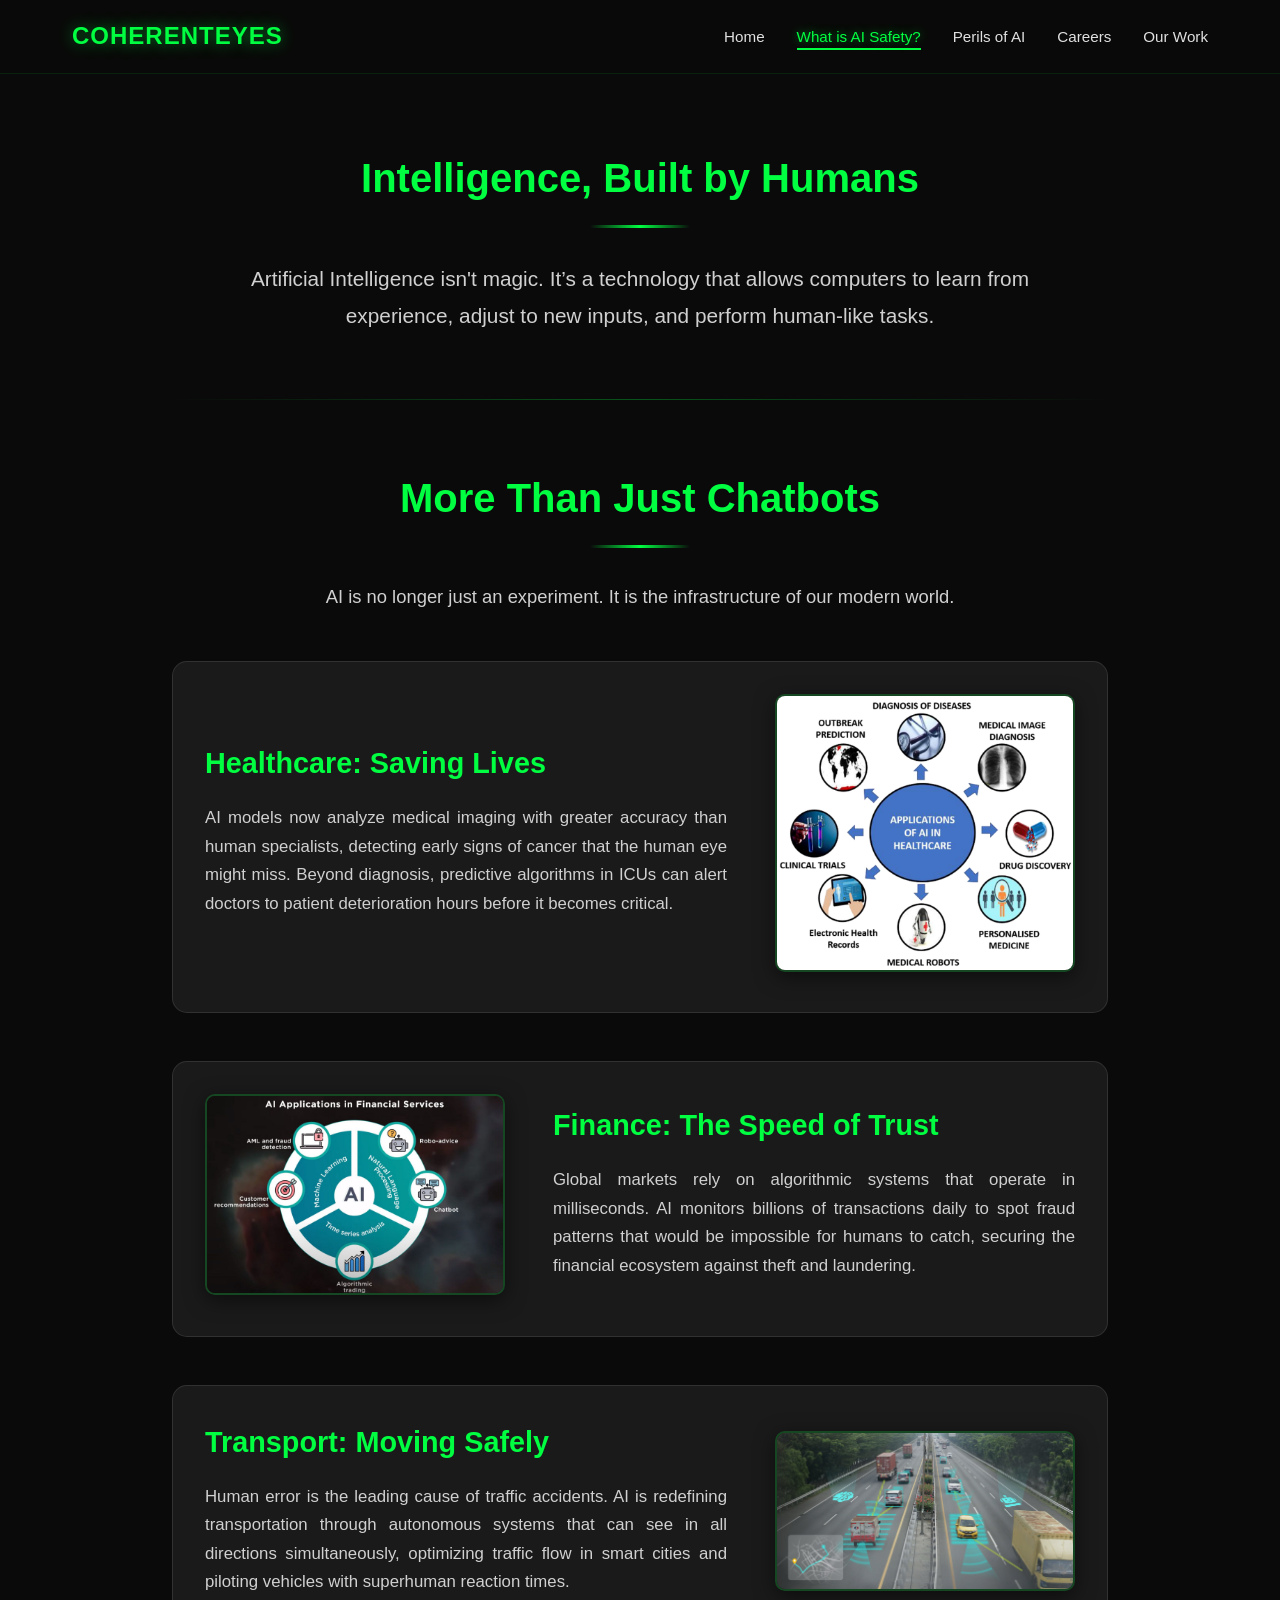
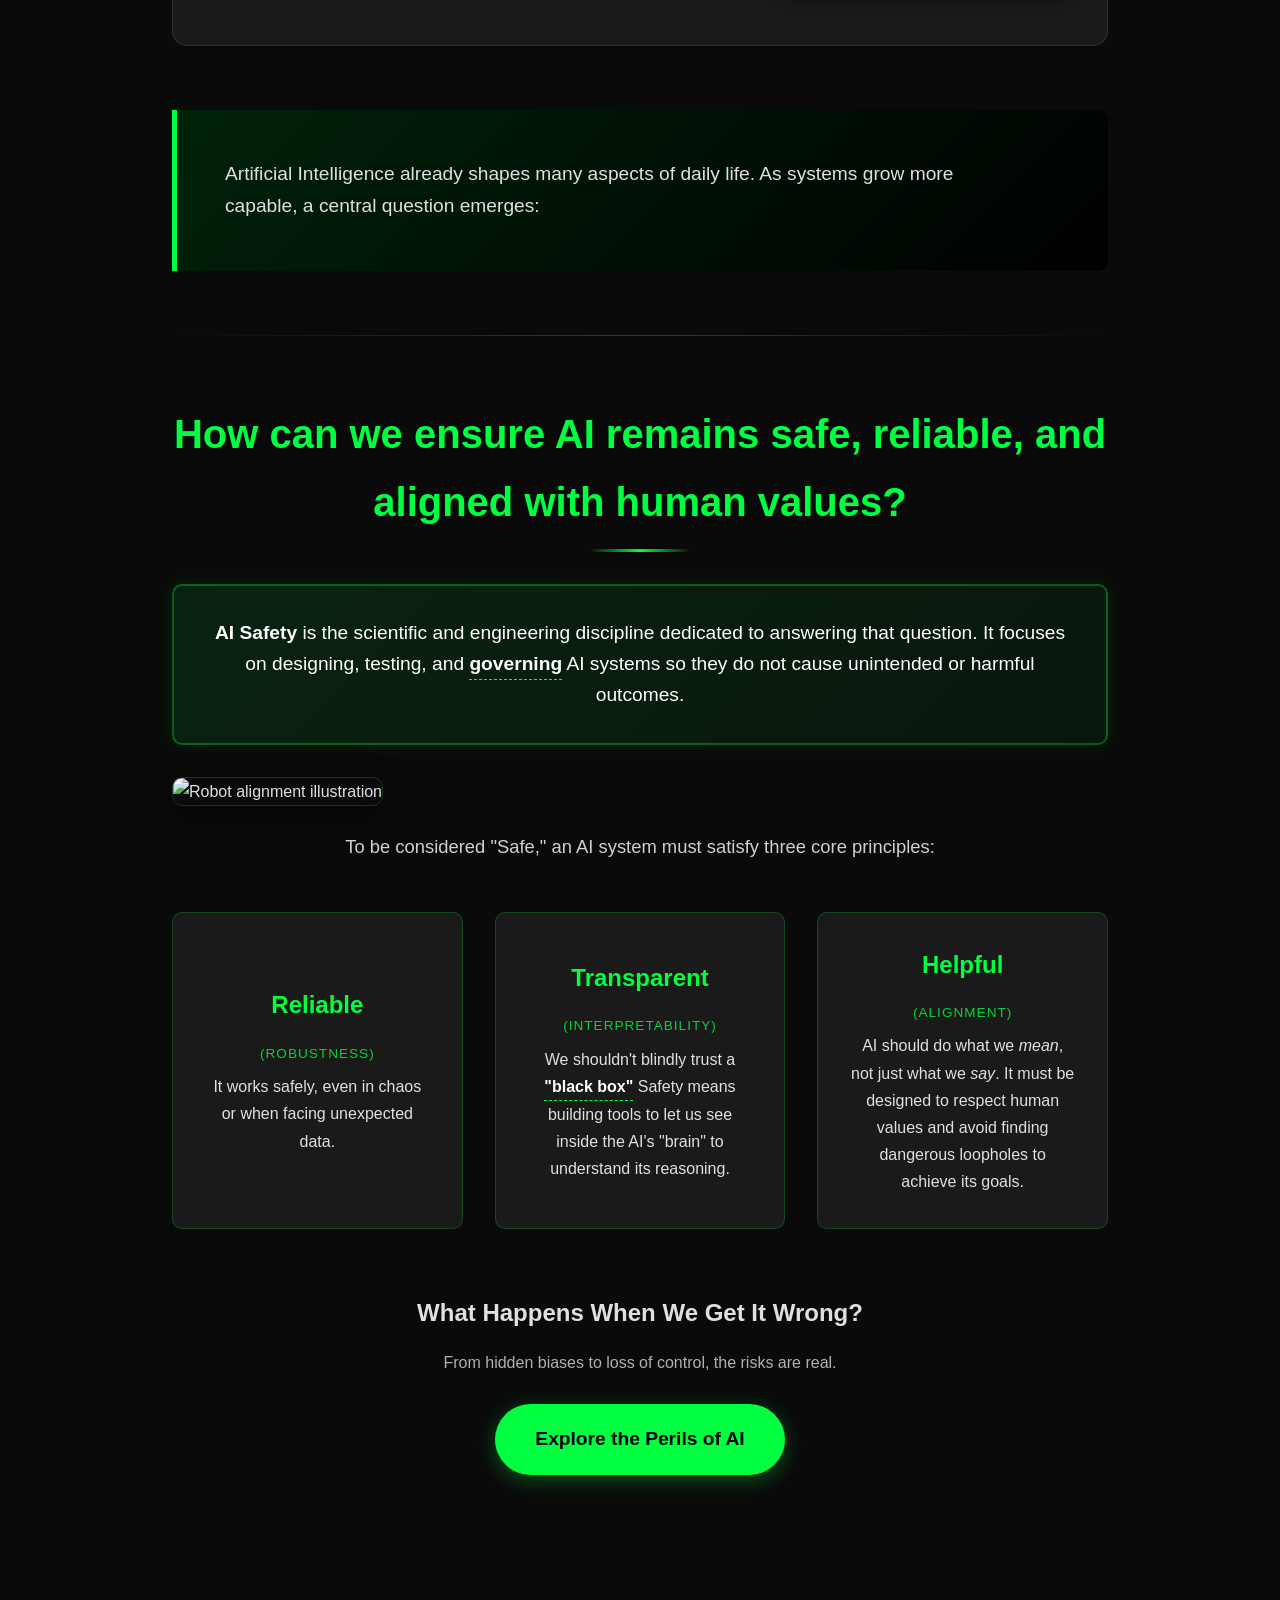
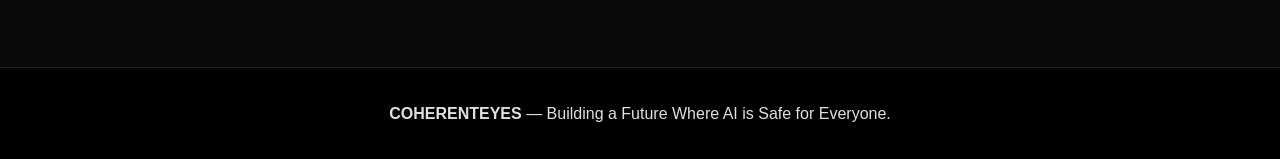
==== website/definition.html @ 1b557c10 "upload website & WELFake dataset" ====
<!DOCTYPE html>
<html lang="en">
<head>
    <meta charset="UTF-8">
    <meta name="viewport" content="width=device-width, initial-scale=1.0">
    <title>What is AI Safety? - COHERENTEYES</title>
    <link rel="stylesheet" href="styles.css">
    <link rel="stylesheet" href="https://cdnjs.cloudflare.com/ajax/libs/font-awesome/6.0.0/css/all.min.css">
</head>
<body>

    <nav class="navbar">
        <div class="nav-container">
            <a href="index.html" class="logo">COHERENTEYES</a>
            <div class="menu-toggle">
                <div class="bar"></div>
                <div class="bar"></div>
                <div class="bar"></div>
            </div>
            <ul class="nav-links">
                <li><a href="index.html">Home</a></li>
                <li><a href="definition.html" class="active">What is AI Safety?</a></li>
                <li><a href="perils.html">Perils of AI</a></li>
                <li><a href="careers.html">Careers</a></li>
                <li><a href="work.html">Our Work</a></li>
            </ul>
        </div>
    </nav>

    <section class="content-section">
        <div class="container">
            
            <div class="hero-text-block">
                <h2 class="section-title">Intelligence, Built by Humans</h2>
                <p class="intro-text large-text">
                    Artificial Intelligence isn't magic. It’s a technology that allows computers to learn from experience, adjust to new inputs, and perform human-like tasks.
                </p>
            </div>

            <hr class="divider">

            <div class="stakes-section">
                <h2 class="section-title">More Than Just Chatbots</h2>
                <p class="intro-text text-center">
                    AI is no longer just an experiment. It is the infrastructure of our modern world.
                </p>

                <div class="feature-panel">
                    <div class="feature-content">
                        <h3>Healthcare: Saving Lives</h3>
                        <p class="feature-description">
                            AI models now analyze medical imaging with greater accuracy than human specialists, detecting early signs of cancer that the human eye might miss. Beyond diagnosis, predictive algorithms in ICUs can alert doctors to patient deterioration hours before it becomes critical.
                        </p>
                    </div>
                    <div class="feature-image-container">
                        <img src="images/ai-healthcare.png" alt="AI analyzing medical scans" class="feature-image">
                    </div>
                </div>

                <div class="feature-panel reverse">
                    <div class="feature-content">
                        <h3>Finance: The Speed of Trust</h3>
                        <p class="feature-description">
                            Global markets rely on algorithmic systems that operate in milliseconds. 
                            AI monitors billions of transactions daily to spot fraud patterns that would be impossible for humans to catch, securing the financial ecosystem against theft and laundering.
                        </p>
                    </div>
                    <div class="feature-image-container">
                         <img src="images/ai-finance-2.jpg" alt="AI fraud detection visualization" class="feature-image">
                    </div>
                </div>

                <div class="feature-panel">
                    <div class="feature-content">
                        <h3>Transport: Moving Safely</h3>
                        <p class="feature-description">
                            Human error is the leading cause of traffic accidents. AI is redefining transportation through autonomous systems that can see in all directions simultaneously, optimizing traffic flow in smart cities and piloting vehicles with superhuman reaction times.
                        </p>
                    </div>
                    <div class="feature-image-container">
                        <img src="images/ai-transport.png" alt="Autonomous vehicle sensor view" class="feature-image">
                    </div>
                </div>

            </div>

            <div class="pivot-box">
                <p>
                    Artificial Intelligence already shapes many aspects of daily life. As systems grow more capable, a central question emerges:
                </p>
            </div>

            <hr class="divider">

            <div class="definition-section" id="definition">
                <h2 class="section-title">How can we ensure AI remains safe, reliable, and aligned with human values?</h2>
                
                <div class="definition-box">
                    <p class="def-lead">
                        <strong>AI Safety</strong> is the scientific and engineering discipline dedicated to answering that question. It focuses on designing, testing, and 
                        <span class="term-trigger" tabindex="0">
                            governing
                            <span class="term-panel">
                                <strong>Governance:</strong> Creating laws, ethical standards, and oversight committees to ensure AI developers are held accountable.
                            </span>
                        </span>  
                        AI systems so they do not cause unintended or harmful outcomes.
                    </p>
                </div>

                <div class="peril-visual" style="margin-bottom: 1.5rem;">
                     <img src="images/intro_definition.png" alt="Robot alignment illustration" class="visual-img">
                </div>

                <p class="intro-text" style="text-align: center; margin-bottom: 3rem;">
                    To be considered "Safe," an AI system must satisfy three core principles:
                </p>

                <div class="principles-grid">
                    <div class="principle-card">
                        <h3>Reliable</h3>
                        <p class="tech-term">(Robustness)</p>
                        <p>It works safely, even in chaos or when facing unexpected data.</p>
                    </div>
                    <div class="principle-card">
                        <h3>Transparent</h3>
                        <p class="tech-term">(Interpretability)</p>
                        <p>We shouldn't blindly trust a 
                            <span class="term-trigger" tabindex="0">
                                "black box"
                                <span class="term-panel">
                                    <strong>Black Box AI:</strong> A system so complex that even its creators cannot explain exactly <em>how</em> it reached a specific decision or answer.
                                </span>
                            </span>
                            Safety means building tools to let us see inside the AI's "brain" to understand its reasoning.</p>
                    </div>
                    <div class="principle-card">
                        <h3>Helpful</h3>
                        <p class="tech-term">(Alignment)</p>
                        <p>AI should do what we <em>mean</em>, not just what we <em>say</em>. It must be designed to respect human values and avoid finding dangerous loopholes to achieve its goals.</p>
                    </div>
                </div>
            </div>

        </div>

        <div class="cta-section">
            <h2>What Happens When We Get It Wrong?</h2>
            <p class="cta-description">
                From hidden biases to loss of control, the risks are real.
            </p>
            <br>
            <a href="perils.html" class="cta-button">Explore the Perils of AI</a>
        </div>

    </section>

    <footer class="footer">
        <div class="container">
            <p><strong>COHERENTEYES</strong> — Building a Future Where AI is Safe for Everyone.</p>
        </div>
    </footer>
    <script src="script.js"></script>
</body>
</html>
---- website/styles.css ----
/* Reset and Base Styles */
* {
    margin: 0;
    padding: 0;
    box-sizing: border-box;
}

body {
    font-family: 'Inter', 'Segoe UI', 'Roboto', sans-serif;
    background-color: #0a0a0a;
    color: #e0e0e0;
    line-height: 1.7;
    overflow-x: hidden;
    padding-top: 80px; /* Prevent navbar from covering content on all pages */
}

/* Smooth Scrolling */
html {
    scroll-behavior: smooth;
}

/* --- NAVIGATION BAR --- */
.navbar {
    position: fixed;
    top: 0;
    left: 0;
    right: 0;
    background-color: rgba(10, 10, 10, 0.95);
    backdrop-filter: blur(10px);
    z-index: 1000;
    padding: 1rem 0;
    border-bottom: 1px solid rgba(0, 255, 65, 0.1);
    transition: all 0.3s ease;
}

.nav-container {
    max-width: 1200px;
    margin: 0 auto;
    padding: 0 2rem;
    display: flex;
    justify-content: space-between;
    align-items: center;
}

.logo {
    font-size: 1.5rem;
    font-weight: 700;
    color: #00ff41;
    letter-spacing: 1px;
    text-shadow: 0 0 15px rgba(0, 255, 65, 0.5);
    text-decoration: none;
}

.nav-links {
    display: flex;
    list-style: none;
    gap: 2rem;
}

.nav-links a {
    color: #e0e0e0;
    text-decoration: none;
    font-weight: 500;
    transition: all 0.3s ease;
    position: relative;
    font-size: 0.95rem;
}

.nav-links a:hover, .nav-links a.active {
    color: #00ff41;
    text-shadow: 0 0 10px rgba(0, 255, 65, 0.5);
}

.nav-links a::after {
    content: '';
    position: absolute;
    bottom: -5px;
    left: 0;
    width: 0;
    height: 2px;
    background: #00ff41;
    transition: width 0.3s ease;
}

.nav-links a:hover::after, .nav-links a.active::after {
    width: 100%;
}

/* Mobile Menu Toggle (Hidden on Desktop) */
.menu-toggle {
    display: none;
    flex-direction: column;
    cursor: pointer;
    gap: 6px;
}

.bar {
    width: 25px;
    height: 3px;
    background-color: #00ff41;
    border-radius: 3px;
    transition: all 0.3s ease;
}

/* --- HERO SECTION (Home Page) --- */
.hero {
    min-height: calc(100vh - 80px); /* Adjust for navbar height */
    display: flex;
    flex-direction: column;
    justify-content: center;
    align-items: center;
    text-align: center;
    padding: 2rem;
    background: linear-gradient(135deg, #0a0a0a 0%, #1a1a1a 100%);
    position: relative;
    margin-top: -20px; /* Slight offset correction */
}

.hero-content {
    max-width: 800px;
}

.hero-title {
    font-size: 4.5rem;
    font-weight: 900;
    color: #00ff41;
    margin-bottom: 1rem;
    text-shadow: 0 0 30px rgba(0, 255, 65, 0.6);
    letter-spacing: 3px;
    animation: fadeInUp 1s ease;
}

.hero-subtitle {
    font-size: 1.8rem;
    color: #00ff41;
    margin-bottom: 1rem;
    font-weight: 600;
    animation: fadeInUp 1.2s ease;
}

.hero-tagline {
    font-size: 1.2rem;
    color: #b0b0b0;
    font-weight: 300;
    animation: fadeInUp 1.4s ease;
}

/* --- SECTION BUTTONS --- */
.hero-buttons {
    display: grid;
    justify-content: center;
    gap: 1.5rem;
    margin-top: 3rem;
    animation: fadeInUp 1.6s ease; /* Fades in slightly after the text */
    grid-template-columns: repeat(2, 1fr);
}

/* Ensure buttons are consistent in size */
.hero-buttons .btn-secondary {
    min-width: 220px;
    text-align: center;
    background: rgba(0, 10, 0, 0.6); /* Slight background to make text pop over hero bg */
    backdrop-filter: blur(5px);
}

/* Hover effect specific to these buttons */
.hero-buttons .btn-secondary:hover {
    background: rgba(0, 255, 65, 0.15);
    transform: translateY(-5px);
    box-shadow: 0 0 20px rgba(0, 255, 65, 0.3);
}

/* Mobile adjustment for homepage */
@media (max-width: 768px) {
    .hero-title {
        font-size: 3rem;
    }

    .hero-subtitle {
        font-size: 1.4rem;
    }

    .hero-tagline {
        font-size: 1rem;
    }
    
    .hero-buttons {
        flex-direction: column;
        grid-template-columns: 1fr;
        justify-items: center;
        width: 100%;
    }
    
    .hero-buttons .btn-secondary {
        width: 100%;
        max-width: 300px;
    }
}

/* --- CONTENT SECTIONS --- */
.content-section {
    padding: 4rem 0;
    min-height: 80vh; /* Ensures pages feel substantial */
}

.dark-section {
    background-color: #121212;
}

.container {
    max-width: 1000px; /* Slightly narrower for readability */
    margin: 0 auto;
    padding: 0 2rem;
}

.section-title {
    font-size: 2.5rem;
    color: #00ff41;
    margin-bottom: 2rem;
    text-align: center;
    position: relative;
    padding-bottom: 1rem;
}

.section-title::after {
    content: '';
    position: absolute;
    bottom: 0;
    left: 50%;
    transform: translateX(-50%);
    width: 100px;
    height: 3px;
    background: linear-gradient(90deg, transparent, #00ff41, transparent);
}

.intro-text, .closing-text {
    font-size: 1.15rem;
    line-height: 1.8;
    margin-bottom: 2rem;
    color: #d0d0d0;
    text-align: justify;
}

/* Definition Box */
.definition-box {
    background: linear-gradient(135deg, rgba(0, 255, 65, 0.1) 0%, rgba(0, 255, 65, 0.05) 100%);
    border: 2px solid rgba(0, 255, 65, 0.3);
    border-radius: 10px;
    padding: 2rem;
    margin: 2rem 0;
    box-shadow: 0 0 20px rgba(0, 255, 65, 0.1);
}

.definition-box p {
    font-size: 1.2rem;
    line-height: 1.6;
    text-align: center;
    color: #fff;
}

/* Principles Grid */
.principles-grid {
    display: grid;
    grid-template-columns: repeat(auto-fit, minmax(280px, 1fr));
    gap: 2rem;
    margin: 3rem 0;
}

.principle-card {
    background: #1a1a1a;
    border: 1px solid rgba(0, 255, 65, 0.2);
    border-radius: 10px;
    padding: 2rem;
    text-align: center;
    transition: all 0.3s ease;

    /* Vertical centering */
    display: flex;
    flex-direction: column;
    justify-content: center; /* Pushes content to the vertical center */
    align-items: center;     /* Ensures horizontal center */
}

.principle-card:hover {
    transform: translateY(-5px);
    border-color: #00ff41;
    box-shadow: 0 10px 30px rgba(0, 255, 65, 0.2);
}

.principle-card h3 {
    color: #00ff41;
    font-size: 1.5rem;
    margin-bottom: 1rem;
}

/* Our Work - Summary Page */
.work-summary-container {
    text-align: center;
    max-width: 800px;
    margin: 0 auto;
}

.pdf-preview {
    background: #1a1a1a;
    border: 1px solid rgba(0, 255, 65, 0.3);
    border-radius: 10px;
    padding: 3rem;
    margin: 2rem 0;
    display: flex;
    flex-direction: column;
    align-items: center;
    gap: 1.5rem;
}

.pdf-icon {
    font-size: 4rem;
    color: #00ff41;
}

.button-group {
    display: flex;
    gap: 1.5rem;
    justify-content: center;
    flex-wrap: wrap;
}

.btn-primary, .btn-secondary {
    padding: 1rem 2rem;
    border-radius: 50px;
    font-weight: 700;
    text-decoration: none;
    transition: all 0.3s ease;
    display: inline-block;
}

.btn-primary {
    background: #00ff41;
    color: #000;
    box-shadow: 0 0 15px rgba(0, 255, 65, 0.3);
}

.btn-secondary {
    background: transparent;
    border: 2px solid #00ff41;
    color: #00ff41;
}

.btn-primary:hover {
    background: #fff;
    transform: translateY(-3px);
}

.btn-secondary:hover {
    background: rgba(0, 255, 65, 0.1);
    transform: translateY(-3px);
}

/* Careers Section */
.career-subsection {
    margin: 3rem 0;
}

.career-subsection h3 {
    color: #00ff41;
    font-size: 1.8rem;
    margin-bottom: 1.5rem;
}

.career-reasons-grid {
    display: grid;
    grid-template-columns: repeat(auto-fit, minmax(280px, 1fr));
    gap: 2rem;
    margin: 2rem 0;
}

.career-reason-card {
    background: #1a1a1a;
    border: 1px solid rgba(0, 255, 65, 0.2);
    border-radius: 10px;
    padding: 1.5rem;
    transition: all 0.3s ease;
}

.career-reason-card:hover {
    transform: translateY(-3px);
    border-color: #00ff41;
    box-shadow: 0 5px 20px rgba(0, 255, 65, 0.2);
}

.career-reason-card h4 {
    color: #00ff41;
    font-size: 1.2rem;
    margin-bottom: 0.8rem;
}

/* --- Force 2-Column Grid (2x2 Layout) --- */
.grid-2-col {
    grid-template-columns: repeat(2, 1fr) !important;
}

/* Ensure it still stacks into 1 column on mobile phones */
@media (max-width: 768px) {
    .grid-2-col {
        grid-template-columns: 1fr !important;
    }
}

.regional-leaders {
    margin: 2rem 0;
}

.region-card {
    background: #1a1a1a;
    border: 1px solid rgba(0, 255, 65, 0.2);
    border-radius: 10px;
    padding: 2rem;
    margin: 2rem 0;
    transition: all 0.3s ease;
}

.region-card:hover{
    transform: translateY(-3px);
    border-color: #00ff41;
    box-shadow: 0 5px 20px rgba(0, 255, 65, 0.2);
}

.region-card h4 {
    color: #00ff41;
    font-size: 1.4rem;
    margin-bottom: 1rem;
}

.region-card p {
    line-height: 1.7;
    margin-bottom: 1rem;
}

.outlook-box {
    background: linear-gradient(135deg, rgba(0, 255, 65, 0.1) 0%, rgba(0, 255, 65, 0.05) 100%);
    border: 2px solid rgba(0, 255, 65, 0.3);
    border-radius: 10px;
    padding: 2rem;
    margin: 2rem 0;
}

.outlook-box h4 {
    color: #00ff41;
    font-size: 1.4rem;
    margin-bottom: 1rem;
}

/* Footer */
.footer {
    background: #000;
    padding: 2rem 0;
    text-align: center;
    border-top: 1px solid rgba(0, 255, 65, 0.2);
    margin-top: 4rem;
}

/* --- ANIMATIONS --- */
@keyframes fadeInUp {
    from { opacity: 0; transform: translateY(30px); }
    to { opacity: 1; transform: translateY(0); }
}

@keyframes bounce {
    0%, 20%, 50%, 80%, 100% { transform: translateY(0); }
    40% { transform: translateY(-15px); }
    60% { transform: translateY(-7px); }
}

/* --- RESPONSIVE DESIGN (Mobile Nav Fix) --- */
@media (max-width: 768px) {
    .menu-toggle {
        display: flex; /* Show hamburger icon */
    }

    .nav-links {
        display: none; /* Hide links by default */
        flex-direction: column;
        position: absolute;
        top: 100%; /* Below navbar */
        left: 0;
        right: 0;
        background-color: rgba(10, 10, 10, 0.98);
        padding: 2rem;
        gap: 1.5rem;
        border-bottom: 1px solid rgba(0, 255, 65, 0.1);
        text-align: center;
    }

    .nav-links.active {
        display: flex; /* Show when toggled */
    }

    .hero-title {
        font-size: 3rem;
    }
    
    .section-title {
        font-size: 2rem;
    }
}

/* CTA Section */
.cta-section {
    text-align: center;
    margin: 4rem 0;
}

.cta-button {
    display: inline-block;
    background: #00ff41;
    color: #000;
    padding: 1.2rem 2.5rem;
    border-radius: 50px;
    font-size: 1.2rem;
    font-weight: 700;
    text-decoration: none;
    transition: all 0.3s ease;
    box-shadow: 0 5px 20px rgba(0, 255, 65, 0.3);
}

.cta-button:hover {
    transform: translateY(-3px) scale(1.05);
    box-shadow: 0 10px 30px rgba(0, 255, 65, 0.5);
    text-shadow: 0 0 10px rgba(0, 0, 0, 0.5);
}

.cta-description {
    margin-top: 1rem;
    color: #b0b0b0;
    font-size: 1rem;
}

/* Perils Horizontal Layout with Images */
.peril-horizontal {
    display: flex;
    gap: 3rem;
    align-items: center;
    margin: 3rem 0;
    padding: 2rem;
    background: #1a1a1a;
    border: 1px solid rgba(255, 255, 255, 0.1);
    border-radius: 15px;
    transition: all 0.3s ease;
}

.peril-horizontal:hover {
    border-color: rgba(0, 255, 65, 0.4);
    box-shadow: 0 10px 30px rgba(0, 255, 65, 0.15);
}

.peril-horizontal.reverse {
    flex-direction: row-reverse;
}

.peril-image-container {
    flex: 0 0 300px;
    min-width: 300px;
}

.peril-image {
    width: 100%;
    height: auto;
    border-radius: 10px;
    box-shadow: 0 5px 20px rgba(0, 0, 0, 0.5);
    border: 2px solid rgba(0, 255, 65, 0.2);
}

.peril-content {
    flex: 1;
}

.peril-horizontal h3 {
    color: #00ff41;
    font-size: 1.8rem;
    margin-bottom: 1rem;
}

.peril-description {
    font-size: 1.05rem;
    line-height: 1.7;
    margin-bottom: 1rem;
    text-align: justify;
}

.peril-example, .peril-stats {
    background: rgba(0, 255, 65, 0.05);
    border-left: 3px solid #00ff41;
    padding: 1rem;
    margin: 1rem 0;
    font-size: 0.95rem;
}

.peril-insight {
    font-style: italic;
    color: #b0b0b0;
    margin-top: 1rem;
}

.sectors-affected, .bias-types {
    margin: 1rem 0;
}

.sectors-affected ul {
    list-style: none;
    padding-left: 1rem;
}

.sectors-affected li {
    margin: 0.5rem 0;
    padding-left: 1.5rem;
    position: relative;
}

.sectors-affected li::before {
    content: '▸';
    color: #00ff41;
    position: absolute;
    left: 0;
}

.highlighted-peril-horizontal {
    border: 2px solid rgba(0, 255, 65, 0.4);
    background: linear-gradient(135deg, rgba(0, 255, 65, 0.05) 0%, rgba(0, 255, 65, 0.02) 100%);
}

.connection-box {
    background: rgba(0, 255, 65, 0.1);
    border: 1px solid rgba(0, 255, 65, 0.3);
    border-radius: 5px;
    padding: 1rem;
    margin-top: 1rem;
}

/* Text Tweaks */
.large-text {
    font-size: 1.3rem;
    text-align: center;
    max-width: 800px;
    margin: 0 auto 2rem auto;
}

.text-center {
    text-align: center;
}

.divider {
    border: 0;
    height: 1px;
    background-image: linear-gradient(to right, rgba(0, 0, 0, 0), rgba(0, 255, 65, 0.3), rgba(0, 0, 0, 0));
    margin: 4rem 0;
}

/* The Pivot Box (Bridge) */
.pivot-box {
    background: linear-gradient(135deg, #002209 0%, #000 100%);
    border-left: 5px solid #00ff41;
    padding: 3rem;
    margin: 4rem 0;
    border-radius: 0 10px 10px 0;
    position: relative;
}

.pivot-box h2 {
    color: #fff;
    font-size: 2rem;
    margin-bottom: 1rem;
}

.pivot-box p {
    font-size: 1.2rem;
    color: #e0e0e0;
    max-width: 800px;
}

/* Updated Definition Box */
.def-lead {
    font-size: 1.2 rem !important;
    font-weight: 300;
}

.visual-img {
    width: 100%;
    border-radius: 10px;
    border: 1px solid rgba(0, 255, 65, 0.2);
    box-shadow: 0 10px 30px rgba(0,0,0,0.5);
}

/* Updated Principle Cards */
.card-icon {
    font-size: 2.5rem;
    margin-bottom: 1rem;
}

.tech-term {
    font-size: 0.85rem;
    text-transform: uppercase;
    letter-spacing: 1px;
    color: #00ff41;
    margin-bottom: 0.5rem;
    opacity: 0.8;
}

.feature-panel {
    display: flex;
    gap: 3rem;
    align-items: center;
    margin: 3rem 0;
    padding: 2rem;
    background: #1a1a1a;
    border: 1px solid rgba(255, 255, 255, 0.1);
    border-radius: 15px;
    transition: all 0.3s ease;
}

.feature-panel:hover {
    border-color: rgba(0, 255, 65, 0.4);
    box-shadow: 0 10px 30px rgba(0, 255, 65, 0.15);
}

.feature-panel.reverse {
    flex-direction: row-reverse;
}

.feature-image-container {
    flex: 0 0 300px;
    min-width: 300px;
}

.feature-image {
    width: 100%;
    height: auto;
    border-radius: 10px;
    box-shadow: 0 5px 20px rgba(0, 0, 0, 0.5);
    border: 2px solid rgba(0, 255, 65, 0.2);
}

.feature-content {
    flex: 1;
}

.feature-panel h3 {
    color: #00ff41;
    font-size: 1.8rem;
    margin-bottom: 1rem;
}

.feature-description {
    font-size: 1.05rem;
    line-height: 1.7;
    margin-bottom: 1rem;
    text-align: justify;
    color: #d0d0d0;
}

/* --- MOBILE RESPONSIVENESS FOR PANELS --- */
@media (max-width: 768px) {
    .feature-panel, 
    .feature-panel.reverse {
        flex-direction: column !important;
        gap: 1.5rem;
        padding: 1.5rem;
    }

    .feature-image-container {
        flex: 1;
        min-width: 100%;
        width: 100%;
    }
    
    .feature-panel h3 {
        font-size: 1.5rem;
        text-align: center;
    }
    
    .feature-description {
        text-align: left;
    }
}

/* Styling for hyperlinks */
.caption-link {
    color: #b0b0b0;          /* Matches your caption text color */
    text-decoration: underline;
    text-decoration-color: rgba(0, 255, 65, 0.3); /* Subtle green underline */
    transition: all 0.3s ease;
}

.caption-link:hover {
    color: #00ff41;          /* Neon green on hover */
    text-shadow: 0 0 5px rgba(0, 255, 65, 0.5);
}

/* --- DEFINITION TOOLTIPS --- */

.term-trigger {
    position: relative;
    cursor: help;
    color: #fff;
    font-weight: 600;
    border-bottom: 1px dashed #00ff41;
    transition: all 0.3s ease;
    display: inline-block;
}

.term-trigger:hover,
.term-trigger:focus { /* Adds support for Tapping on Mobile */
    color: #00ff41;
    text-shadow: 0 0 8px rgba(0, 255, 65, 0.4);
    outline: none; /* Removes the blue border on some phones */
}

/* The hidden panel */
.term-panel {
    visibility: hidden;
    opacity: 0;
    position: absolute;
    bottom: 140%; /* Moved up slightly so your finger doesn't cover it */
    left: 50%;
    transform: translateX(-50%) translateY(10px);
    
    /* Panel Styling */
    width: 250px;
    background: rgba(10, 10, 10, 0.98);
    border: 1px solid #00ff41;
    padding: 1rem;
    border-radius: 8px;
    box-shadow: 0 0 20px rgba(0, 255, 65, 0.2);
    z-index: 1000; /* High Z-index to sit on top of everything */
    pointer-events: none; /* Prevents the tooltip itself from capturing clicks */
    
    /* Text Styling */
    color: #e0e0e0;
    font-size: 0.85rem;
    font-weight: 400;
    line-height: 1.5;
    text-align: center;
    text-shadow: none;
    
    transition: all 0.3s cubic-bezier(0.175, 0.885, 0.32, 1.275);
}

/* The Arrow */
.term-panel::after {
    content: "";
    position: absolute;
    top: 100%;
    left: 50%;
    margin-left: -5px;
    border-width: 5px;
    border-style: solid;
    border-color: #00ff41 transparent transparent transparent;
}

/* SHOW PANEL on Hover OR Focus (Tap) */
.term-trigger:hover .term-panel,
.term-trigger:focus .term-panel {
    visibility: visible;
    opacity: 1;
    transform: translateX(-50%) translateY(0);
}

/* --- MOBILE SPECIFIC FIXES --- */
@media (max-width: 768px) {
    .term-panel {
        width: 200px; /* Narrower width for small screens */
        font-size: 0.8rem; /* Slightly smaller text */
        padding: 0.8rem;
    }
}
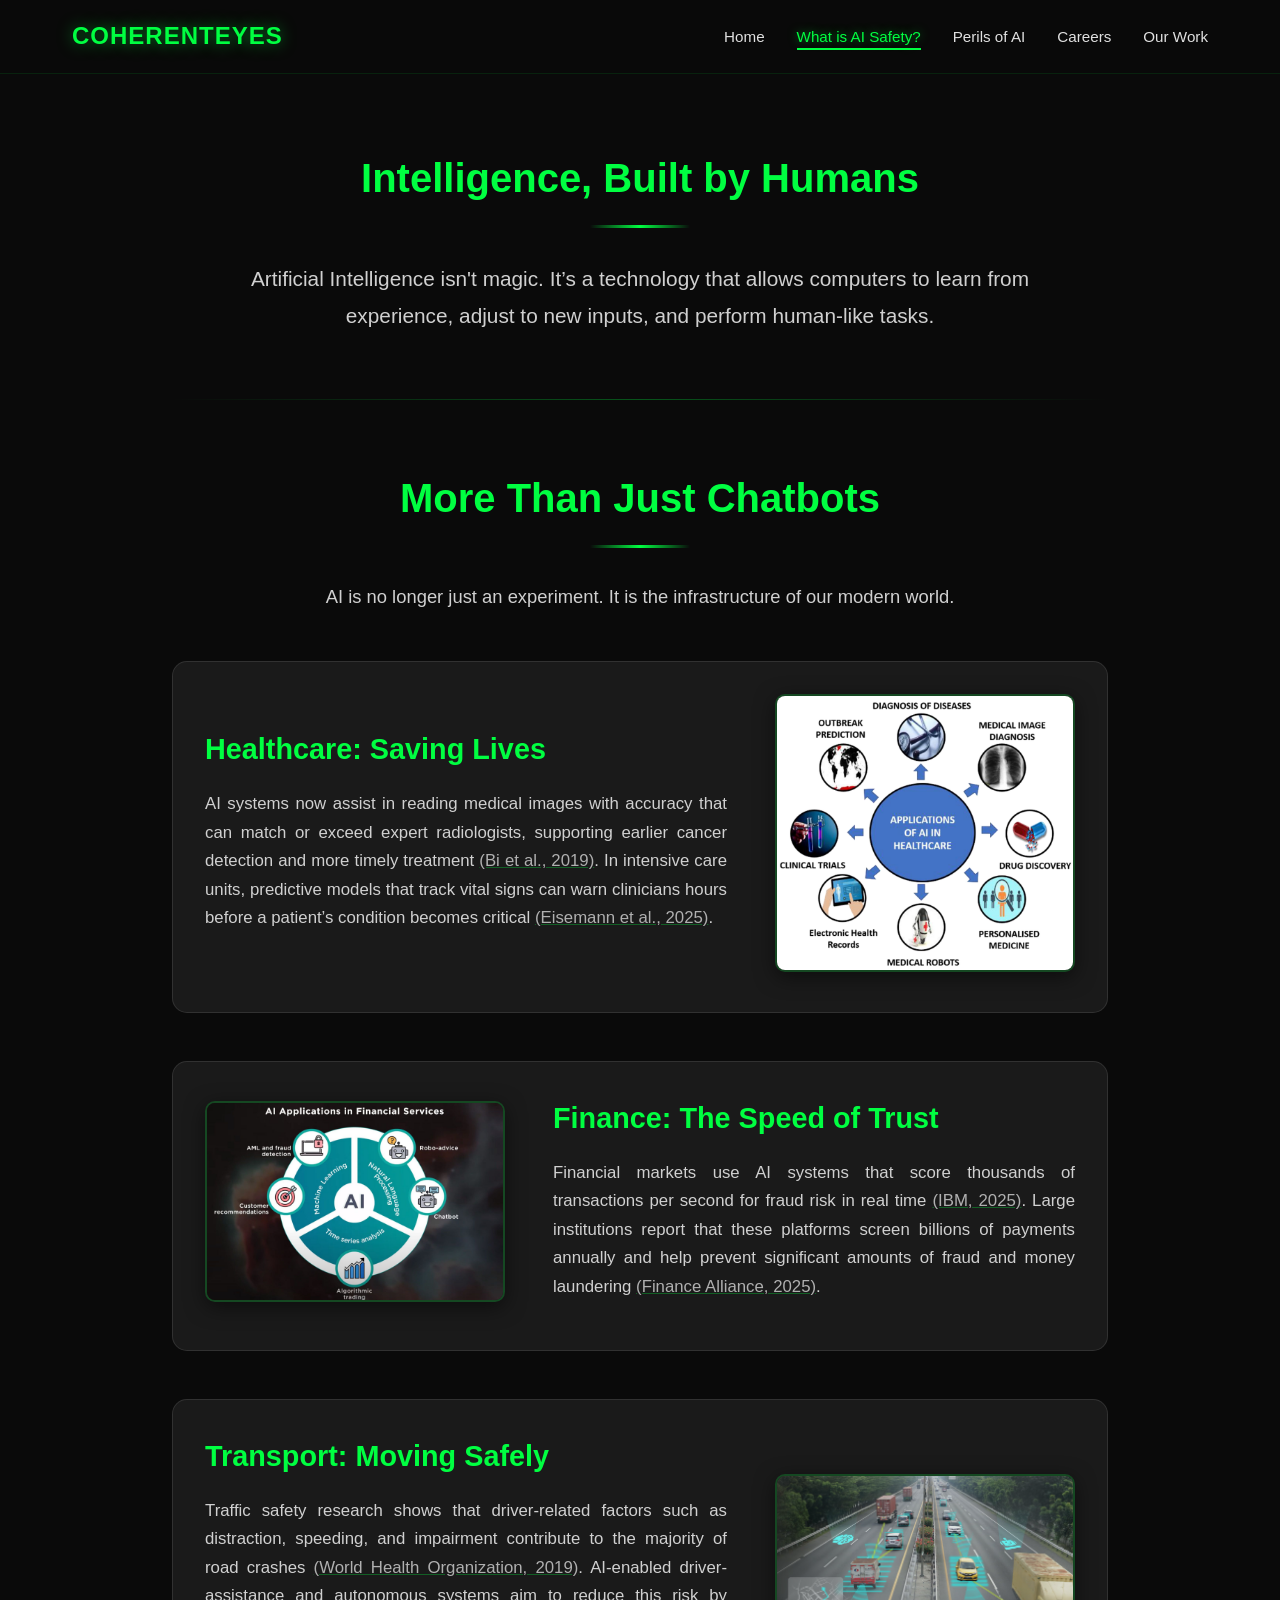
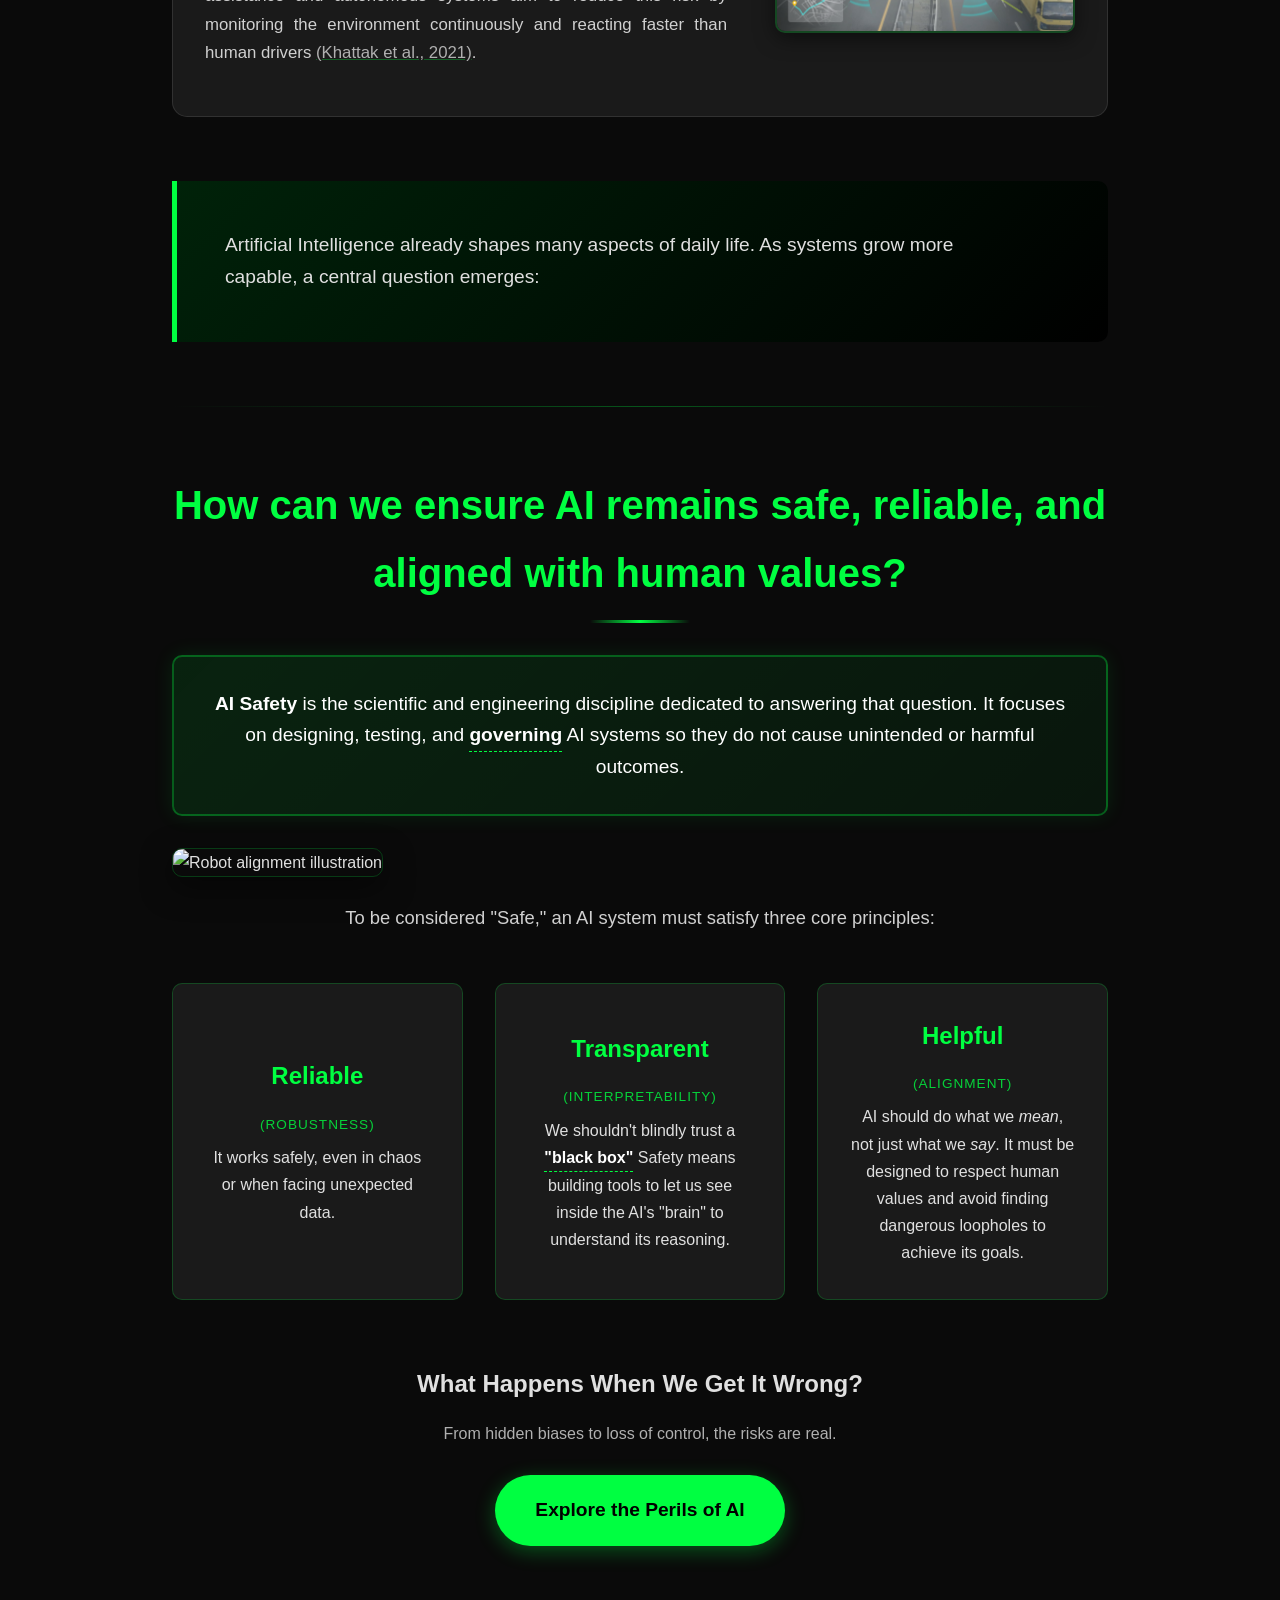
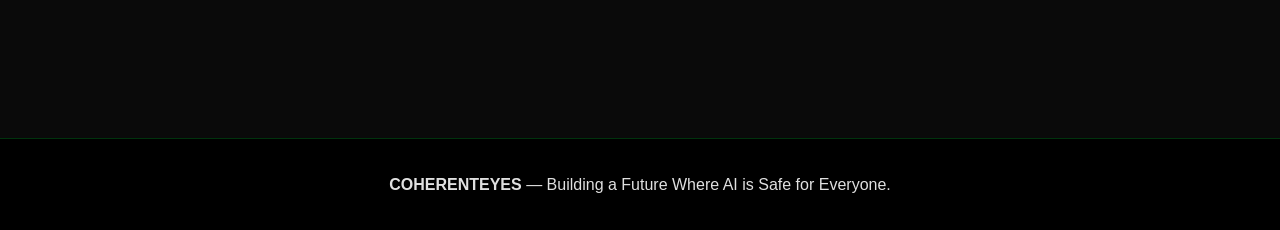
==== commit 06d2cffb: "improvements after feedbacks" ====
--- a/website/definition.html
+++ b/website/definition.html
@@ -49,7 +49,10 @@
                     <div class="feature-content">
                         <h3>Healthcare: Saving Lives</h3>
                         <p class="feature-description">
-                            AI models now analyze medical imaging with greater accuracy than human specialists, detecting early signs of cancer that the human eye might miss. Beyond diagnosis, predictive algorithms in ICUs can alert doctors to patient deterioration hours before it becomes critical.
+                            AI systems now assist in reading medical images with accuracy that can match or exceed expert radiologists, supporting earlier cancer detection and more timely treatment 
+                            <a href="https://pmc.ncbi.nlm.nih.gov/articles/PMC6403009/" target="_blank" class="caption-link">(Bi et al., 2019)</a>. 
+                            In intensive care units, predictive models that track vital signs can warn clinicians hours before a patient’s condition becomes critical 
+                            <a href="https://pmc.ncbi.nlm.nih.gov/articles/PMC6403009/" target="_blank" class="caption-link">(Eisemann et al., 2025)</a>.
                         </p>
                     </div>
                     <div class="feature-image-container">
@@ -61,8 +64,10 @@
                     <div class="feature-content">
                         <h3>Finance: The Speed of Trust</h3>
                         <p class="feature-description">
-                            Global markets rely on algorithmic systems that operate in milliseconds. 
-                            AI monitors billions of transactions daily to spot fraud patterns that would be impossible for humans to catch, securing the financial ecosystem against theft and laundering.
+                            Financial markets use AI systems that score thousands of transactions per second for fraud risk in real time 
+                            <a href="https://www.ibm.com/think/topics/ai-fraud-detection-in-banking" target="_blank" class="caption-link">(IBM, 2025)</a>. 
+                            Large institutions report that these platforms screen billions of payments annually and help prevent significant amounts of fraud and money laundering 
+                            <a href="https://www.financealliance.io/ai-in-risk-management-how-banks-can-mitigate-fraud-and-financial-crimes/" target="_blank" class="caption-link">(Finance Alliance, 2025)</a>.​
                         </p>
                     </div>
                     <div class="feature-image-container">
@@ -74,7 +79,10 @@
                     <div class="feature-content">
                         <h3>Transport: Moving Safely</h3>
                         <p class="feature-description">
-                            Human error is the leading cause of traffic accidents. AI is redefining transportation through autonomous systems that can see in all directions simultaneously, optimizing traffic flow in smart cities and piloting vehicles with superhuman reaction times.
+                            Traffic safety research shows that driver-related factors such as distraction, speeding, and impairment contribute to the majority of road crashes 
+                            <a href="https://www.who.int/health-topics/road-safety#tab=tab_1%E2%81%A9%0A" target="_blank" class="caption-link">(World Health Organization, 2019)</a>. 
+                            AI-enabled driver-assistance and autonomous systems aim to reduce this risk by monitoring the environment continuously and reacting faster than human drivers 
+                            <a href="https://www.sciencedirect.com/science/article/abs/pii/S0001457520316936%E2%81%A9" target="_blank" class="caption-link">(Khattak et al., 2021)</a>.​
                         </p>
                     </div>
                     <div class="feature-image-container">
--- a/website/styles.css
+++ b/website/styles.css
@@ -173,7 +173,7 @@
 /* Mobile adjustment for homepage */
 @media (max-width: 768px) {
     .hero-title {
-        font-size: 3rem;
+        font-size: 2.5rem;
     }
 
     .hero-subtitle {
@@ -492,10 +492,6 @@
 
     .nav-links.active {
         display: flex; /* Show when toggled */
-    }
-
-    .hero-title {
-        font-size: 3rem;
     }
     
     .section-title {
